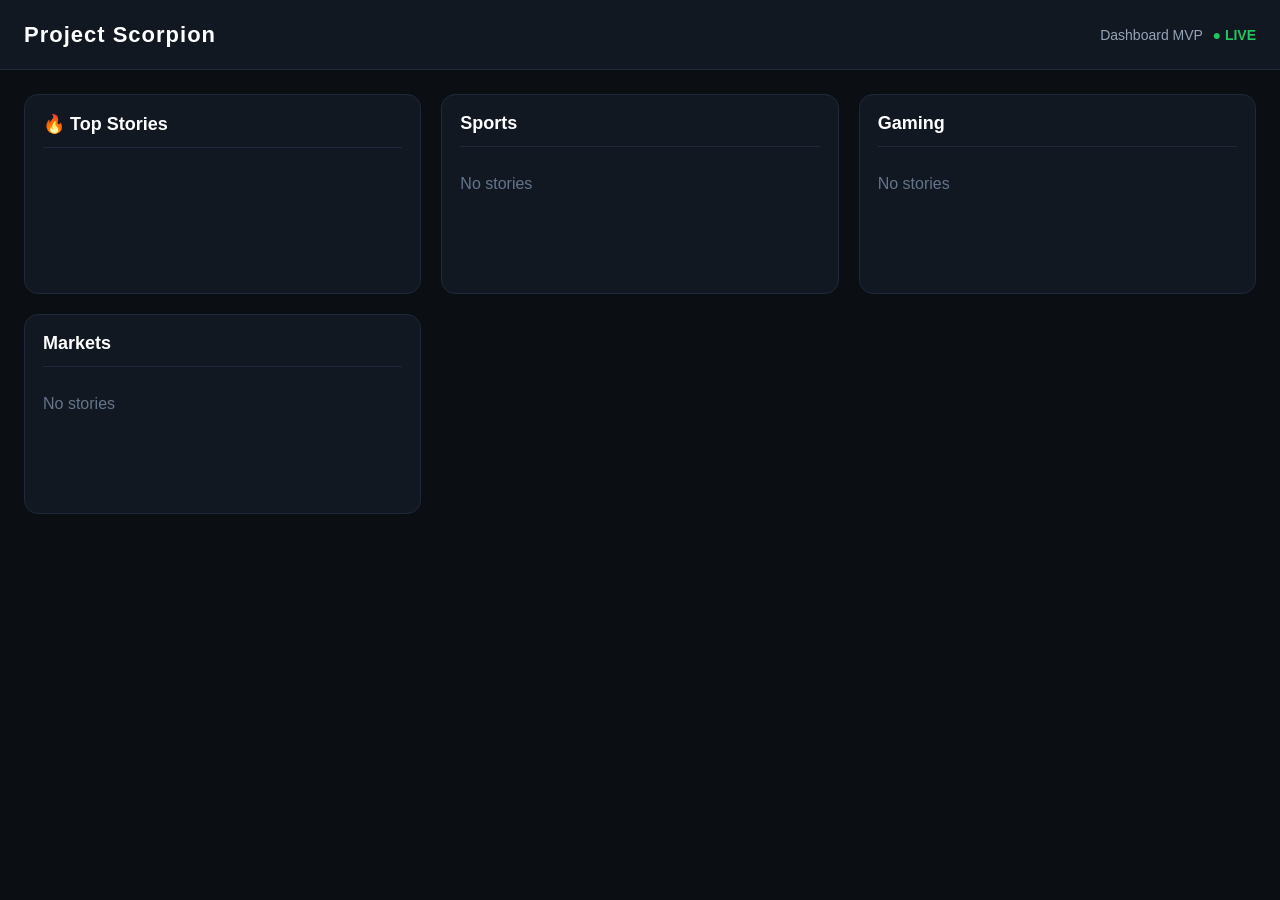
==== index.html @ c2e9c5e9 "Bug Cleanup" ====
<!DOCTYPE html>
<html lang="en">
<head>
  <meta charset="UTF-8" />
  <meta name="viewport" content="width=device-width, initial-scale=1.0"/>
  <title>Project Scorpion</title>

 <style>
  * {
    box-sizing: border-box;
  }

  body {
    margin: 0;
    font-family: Arial, sans-serif;
    background: #0b0f14;
    color: white;
  }

  header {
    height: 70px;
    background: #121821;
    border-bottom: 1px solid #1f2937;

    display: flex;
    align-items: center;
    justify-content: space-between;

    padding: 0 24px;

    position: sticky;
    top: 0;
    z-index: 100;
    backdrop-filter: blur(10px);
  }

  .logo {
    font-size: 22px;
    font-weight: bold;
    letter-spacing: 1px;
  }

  .menu {
    color: #94a3b8;
    font-size: 14px;
  }

  .grid {
    padding: 24px;

    display: grid;
    grid-template-columns: repeat(auto-fit, minmax(320px, 1fr));
    gap: 20px;
  }

  /* =========================
     CARD
  ========================= */
  .card {
    background: #121821;
    border: 1px solid #1e293b;
    border-radius: 14px;
    padding: 18px;
    min-height: 200px;
    height: fit-content;

    transition: transform 0.15s ease,
                border-color 0.15s ease,
                opacity 0.3s ease;
  }

  .card:hover {
    transform: translateY(-2px);
    border-color: #334155;
  }

  .card h3 {
    margin-top: 0;
    margin-bottom: 18px;
    font-size: 18px;
    border-bottom: 1px solid #1e293b;
    padding-bottom: 12px;
  }

  /* =========================
     ITEMS
  ========================= */
  .item {
    padding: 12px 0;
    border-bottom: 1px solid #1e293b;
    line-height: 1.4;
    cursor: pointer;

    opacity: 0;
    transform: translateY(8px);

    transition: transform 0.25s ease, opacity 0.25s ease;
    will-change: transform, opacity;
    transform-origin: top;
  }

  .item.show {
  opacity: 1;
  transform: translateY(0);
}

  .item:last-child {
    border-bottom: none;
  }

  .rank {
    color: #64748b;
    font-size: 13px;
    margin-right: 8px;
  }

  .hot {
    color: #f97316;
    font-size: 11px;
    font-weight: bold;
    margin-left: 8px;
  }

  .timestamp {
    margin-top: 6px;
    color: #64748b;
    font-size: 11px;
  }

  .new {
  color: #ef4444;
  font-size: 11px;
  font-weight: 700;
  margin-left: 8px;
  letter-spacing: 0.5px;
}

  .item a {
    display: inline-block;
    color: inherit;
    text-decoration: none;
    transition: 0.15s ease;
  }

  .item a:hover {
    text-decoration: underline;
    color: #60a5fa;
  }

  .item.new-flash {
  box-shadow: 0 0 0 1px rgba(239, 68, 68, 0.35),
              0 0 18px rgba(239, 68, 68, 0.25);
  background: rgba(239, 68, 68, 0.06);
}

  /* =========================
     SKELETON LOADING
  ========================= */
  .skeleton {
    opacity: 0.7;
  }

.skeleton-line {
  height: 10px;
  background: linear-gradient(90deg, #1e293b, #334155, #1e293b);
  background-size: 200% 100%;
  animation: shimmer 1.2s infinite;
  margin-bottom: 8px;
  border-radius: 4px;
  position: relative;
  overflow: hidden;
}

.skeleton-line.short {
  width: 60%;
}

.skeleton-line.long {
  width: 80%;
}
/* subtle pulse animation */
.skeleton-line::after {
  content: "";
  position: absolute;
  top: 0;
  left: -100%;
  height: 100%;
  width: 100%;
  background: linear-gradient(
    90deg,
    transparent,
    rgba(255,255,255,0.06),
    transparent
  );
  animation: shimmer 1.2s infinite;
}

 @keyframes shimmer {
  0% { background-position: -200% 0; }
  100% { background-position: 200% 0; }
}


/* ---------------------------
   SKELETON LOADING STATE
---------------------------- */

.skeleton-item {
  height: 18px;
  margin: 10px 0;
  width: 100%;
  border-radius: 6px;
  background: #1e293b;
  position: relative;
  overflow: hidden;
}

/* shimmer effect */
.skeleton-item::after {
  content: "";
  position: absolute;
  top: 0;
  left: -150px;
  height: 100%;
  width: 150px;
  background: linear-gradient(
    90deg,
    transparent,
    rgba(255,255,255,0.08),
    transparent
  );
  animation: shimmer 1.2s infinite;
}

/* smooth fade for Top Stories swap */
.fade-out {
  opacity: 0;
  transition: opacity 0.2s ease;
}

.fade-in {
  opacity: 1;
  transition: opacity 0.25s ease;
}

.live-indicator {
  color: #22c55e;
  font-weight: 600;
  margin-left: 6px;
  position: relative;
  animation: livePulse 1.6s ease-in-out infinite;
}

@keyframes livePulse {
  0% {
    opacity: 0.4;
    text-shadow: 0 0 0 rgba(34, 197, 94, 0);
  }
  50% {
    opacity: 1;
    text-shadow: 0 0 8px rgba(34, 197, 94, 0.6);
  }
  100% {
    opacity: 0.4;
    text-shadow: 0 0 0 rgba(34, 197, 94, 0);
  }
}

</style>

</head>

<body>

  <header>
  <div class="logo">Project Scorpion</div>
  <div class="menu">
  Dashboard MVP <span class="live-indicator">● LIVE</span>
</div>
</header>

  <div class="grid" id="dashboard"></div>

<script>

let globalStories = [];

let storyMap = new Map();

let itemState = {};

const categories = [

  {
    id: "sports",
    title: "Sports",
    rssUrl: "https://feeds.bbci.co.uk/sport/rss.xml"
  },

  {
    id: "gaming",
    title: "Gaming",
    rssUrl: "https://feeds.arstechnica.com/arstechnica/index"
  },

  {
    id: "markets",
    title: "Markets",
    rssUrl: "https://feeds.finance.yahoo.com/rss/2.0/headline?s=%5EGSPC&region=US&lang=en-US"
  }

];


// 1. helpers

function createDashboard() {
  const dashboard = document.getElementById("dashboard");

  const globalCard = document.createElement("div");
  globalCard.className = "card";
  globalCard.id = "global";
  globalCard.innerHTML = "<h3>🔥 Top Stories</h3>";
  dashboard.appendChild(globalCard);

  categories.forEach(cat => {
    const card = document.createElement("div");
    card.className = "card";
    card.id = cat.id;
    card.innerHTML = `<h3>${cat.title}</h3>`;
    dashboard.appendChild(card);
  });
}

function createItem(text, index, link = null, score = 0, isHot = false, isNew = false) {

  const div = document.createElement("div");
  div.className = "item";

  // force reflow-friendly stagger timing
  setTimeout(() => {
    div.classList.add("show");
  }, index * 40); // stagger effect

  const timestamp = new Date().toLocaleTimeString();

  const content = link
    ? `<a href="${link}" target="_blank" style="color:inherit; text-decoration:none;">${text}</a>`
    : text;

    div.innerHTML = `
    <span class="rank">#${index + 1}</span>
    ${content}
    ${isHot ? '<span class="hot">HOT</span>' : ''}
    ${isNew ? '<span class="new">NEW</span>' : ''}
    <div class="timestamp">${timestamp}</div>
  `;

  return div;
}

function renderCategory(category, items) {

  const container = document.getElementById(category.id);
  if (!container) return;

  container.innerHTML = `<h3>${category.title}</h3>`;

  if (!items || items.length === 0) {
    container.innerHTML += `
      <div style="color:#64748b;padding:10px 0;">
        No stories
      </div>
    `;
    return;
  }

  items.forEach((item, index) => {

    const el = createItem(
      item.title,
      index,
      item.link,
      item.score,
      item.isHot
    );

    container.appendChild(el);

    setTimeout(() => {
      el.classList.add("show");
    }, index * 60);

  });
}

function renderAllCategories(allData) {

  const grouped = {};

  allData.forEach(item => {
    if (!grouped[item.category]) {
      grouped[item.category] = [];
    }
    grouped[item.category].push(item);
  });

  categories.forEach(cat => {
    renderCategory(cat, grouped[cat.id] || []);
  });
}

function renderGlobalFeed() {
  const container = document.getElementById("global");
  if (!container) return;

  // fade OUT old skeleton or old content (very subtle)
  container.style.opacity = 0.6;

  setTimeout(() => {
    container.innerHTML = "<h3>🔥 Top Stories</h3>";

    const top = globalStories
      .sort((a, b) => b.score - a.score)
      .slice(0, 10);

    top.forEach((item, index) => {

      const id = `global:${normalizeTitle(item.title)}`;
      const state = getItemState(id);

      const isNew = (Date.now() - state.firstSeen) < 10 * 60 * 1000;

      const el = createItem(
        `[${item.category}] ${item.title}`,
        index,
        item.link,
        item.score,
        index < 3,
        isNew
      );

      container.appendChild(el);

      setTimeout(() => el.classList.add("show"), index * 40);
    });

    // fade back in
    container.style.opacity = 1;

  }, 80);
}

function streamGlobalFeed() {
  const container = document.getElementById("global");
  if (!container) return;

  const top = globalStories
    .sort((a, b) => b.score - a.score)
    .slice(0, 10);

  top.forEach((item, index) => {

    const id = `global:${normalizeTitle(item.title)}`;
    const state = getItemState(id);

    // skip if already rendered
    if (state.renderedGlobal) return;
    state.renderedGlobal = true;

    // NEW logic per item
    const isNew = (Date.now() - state.firstSeen) < 10 * 60 * 1000;

    const el = createItem(
      `[${item.category}] ${item.title}`,
      index,
      item.link,
      item.score,
      index < 3,
      isNew
    );

    el.style.opacity = 0;
    el.style.transform = "translateY(10px)";

    container.insertBefore(el, container.children[1] || null);

    // glow flash (attention)
    requestAnimationFrame(() => {
    el.classList.add("new-flash");
    });

    // remove glow after 5s
    setTimeout(() => {
    el.classList.remove("new-flash");
    }, 5000);

    setTimeout(() => {
      el.classList.add("show");
    }, 20);
  });
}

function streamCategories() {

  categories.forEach(cat => {

    const container = document.getElementById(cat.id);
    if (!container) return;

    const items = globalStories
      .filter(i => i.category === cat.id)
      .sort((a, b) => b.score - a.score)
      .slice(0, 10);

    // Save positions BEFORE insert
    const oldPositions = new Map();

    Array.from(container.children).forEach(el => {
      if (!el.classList.contains("item")) return;
      oldPositions.set(el, el.getBoundingClientRect().top);
    });

    // Insert new stories
    items.forEach((item, index) => {

      const id = `${cat.id}:${normalizeTitle(item.title)}`;
      const state = getItemState(id);

      if (state.renderedCategories[cat.id]) return;

      state.renderedCategories[cat.id] = true;

      const isNew =
        (Date.now() - state.firstSeen) < 10 * 60 * 1000;

      const el = createItem(
        item.title,
        index,
        item.link,
        item.score,
        item.isHot,
        isNew
      );

      el.style.opacity = 0;

      const header = container.querySelector("h3");

      container.insertBefore(
        el,
        header ? header.nextSibling : container.firstChild
      );

      requestAnimationFrame(() => {
        el.classList.add("new-flash");
      });

      setTimeout(() => {
        el.classList.remove("new-flash");
      }, 5000);

      setTimeout(() => {
        el.classList.add("show");
      }, 20);
    });

    // Animate old items moving down
    requestAnimationFrame(() => {

      Array.from(container.children).forEach(el => {

        if (!el.classList.contains("item")) return;

        const oldTop = oldPositions.get(el);

        if (oldTop == null) return;

        const newTop = el.getBoundingClientRect().top;

        const delta = oldTop - newTop;

        if (!delta) return;

        el.style.transform = `translateY(${delta}px)`;

        requestAnimationFrame(() => {
          el.style.transition =
            "transform 400ms cubic-bezier(0.2,0.8,0.2,1)";
          el.style.transform = "";
        });

      });

    });

  });

}

function renderSkeleton(categoryId) {
  const container = document.getElementById(categoryId);
  if (!container) return;

  container.innerHTML = `<h3>Loading...</h3>`;

  for (let i = 0; i < 6; i++) {
    const skeleton = document.createElement("div");
    skeleton.className = "item skeleton";

    skeleton.innerHTML = `
      <span class="rank">#</span>
      <div class="skeleton-line"></div>
      <div class="skeleton-line short"></div>
    `;

    container.appendChild(skeleton);
  }
}

function renderTopStoriesSkeleton() {
  let container = document.getElementById("global");

  if (!container) {
    const dashboard = document.getElementById("dashboard");
    container = document.createElement("div");
    container.className = "card";
    container.id = "global";
    container.innerHTML = "<h3>🔥 Top Stories</h3>";
    dashboard.prepend(container);
  }

  container.innerHTML = "<h3>🔥 Top Stories</h3>";

  for (let i = 0; i < 8; i++) {
    const skeleton = document.createElement("div");
    skeleton.className = "skeleton-item";
    container.appendChild(skeleton);
  }
}

// 2. scoring + utils

function scoreHeadline(title) {

  const lower = title.toLowerCase();

  // 1. keyword signal
  const keywords = [
    "breaking", "win", "beats", "shock",
    "massive", "update", "deal", "record"
  ];

  let score = 0;

  for (const word of keywords) {
    if (lower.includes(word)) score += 2;
  }

  // 2. urgency signal (caps / intensity)
  if (title === title.toUpperCase() && title.length > 10) {
    score += 2;
  }

  // 3. length signal (very short = often noise, medium = best)
  if (title.length > 40 && title.length < 120) {
    score += 2;
  }

  // 4. entity signal (simple heuristic)
  if (/[A-Z][a-z]+/.test(title)) {
    score += 1;
  }

  // 5. novelty bonus (random small jitter so feeds don’t feel static)
  score += Math.random() * 0.5;

  return score;
}

function normalizeTitle(title) {
  return title
    .toLowerCase()
    .replace(/[^a-z0-9\s]/g, "")
    .replace(/\s+/g, " ")
    .trim();
}

function getItemState(id) {
  if (!itemState[id]) {
    itemState[id] = {
      renderedGlobal: false,
      renderedCategories: {},
      firstSeen: Date.now()
    };
  }
  return itemState[id];
}

// 3. data layer

async function loadRSSFeed(category) {

  const url = `/api/rss?url=${encodeURIComponent(category.rssUrl)}`;

  try {

    const res = await fetch(url);

    if (!res.ok) {
      throw new Error("RSS proxy failed: " + res.status);
    }

    const data = await res.json();
    const xmlText = data.xml;

    // -------------------------
    // SINGLE ROBUST GUARD
    // -------------------------
   if (!xmlText || typeof xmlText !== "string") {
  console.warn("Bad RSS payload:", xmlText);
  return [];
}

if (!xmlText.includes("<item")) {
  console.warn("No RSS items found for:", category.id);
  return [];
}

const parser = new DOMParser();
const xml = parser.parseFromString(xmlText, "text/xml");

const items = Array.from(xml.getElementsByTagName("item"));

console.log("ITEM COUNT:", items.length);

  let cleaned = items
  .map(item => {
    const title = item.querySelector("title")?.textContent || "";
    const link = item.querySelector("link")?.textContent || "";

    return {
      title,
      link,
      score: scoreHeadline(title),
      category: category.id
    };
  })
  .filter(i => i.title && i.link);

    cleaned.sort((a, b) => b.score - a.score);
    cleaned = cleaned.slice(0, 10);

    const hotCutoff = Math.max(1, Math.floor(cleaned.length * 0.3));

    cleaned = cleaned.map((item, index) => ({
      ...item,
      isHot: index < hotCutoff
    }));

    // -------------------------
    // DEDUP STEP (GLOBAL MERGE)
    // -------------------------
    cleaned.forEach(item => {

      const key = normalizeTitle(item.title);

      if (!storyMap.has(key)) {
        storyMap.set(key, item);
      } else {
        const existing = storyMap.get(key);

        if (item.score > existing.score) {
          storyMap.set(key, {
            ...existing,
            ...item,
            score: item.score
          });
        }
      }
    });

    return cleaned;

  } catch (err) {

    console.error(`${category.id} error:`, err);
    return [];
  }
}

// 4. boot

document.addEventListener("DOMContentLoaded", async () => {

  storyMap = new Map();
  globalStories = [];

  createDashboard();

  renderTopStoriesSkeleton?.();
  categories.forEach(cat => renderSkeleton(cat.id));

  await Promise.all(categories.map(loadRSSFeed));

  globalStories = Array.from(storyMap.values());

  renderAllCategories(globalStories);
  renderGlobalFeed();

  setInterval(() => {
    streamGlobalFeed();
    streamCategories();
  }, 60000);
});

</script>

</body>
</html>
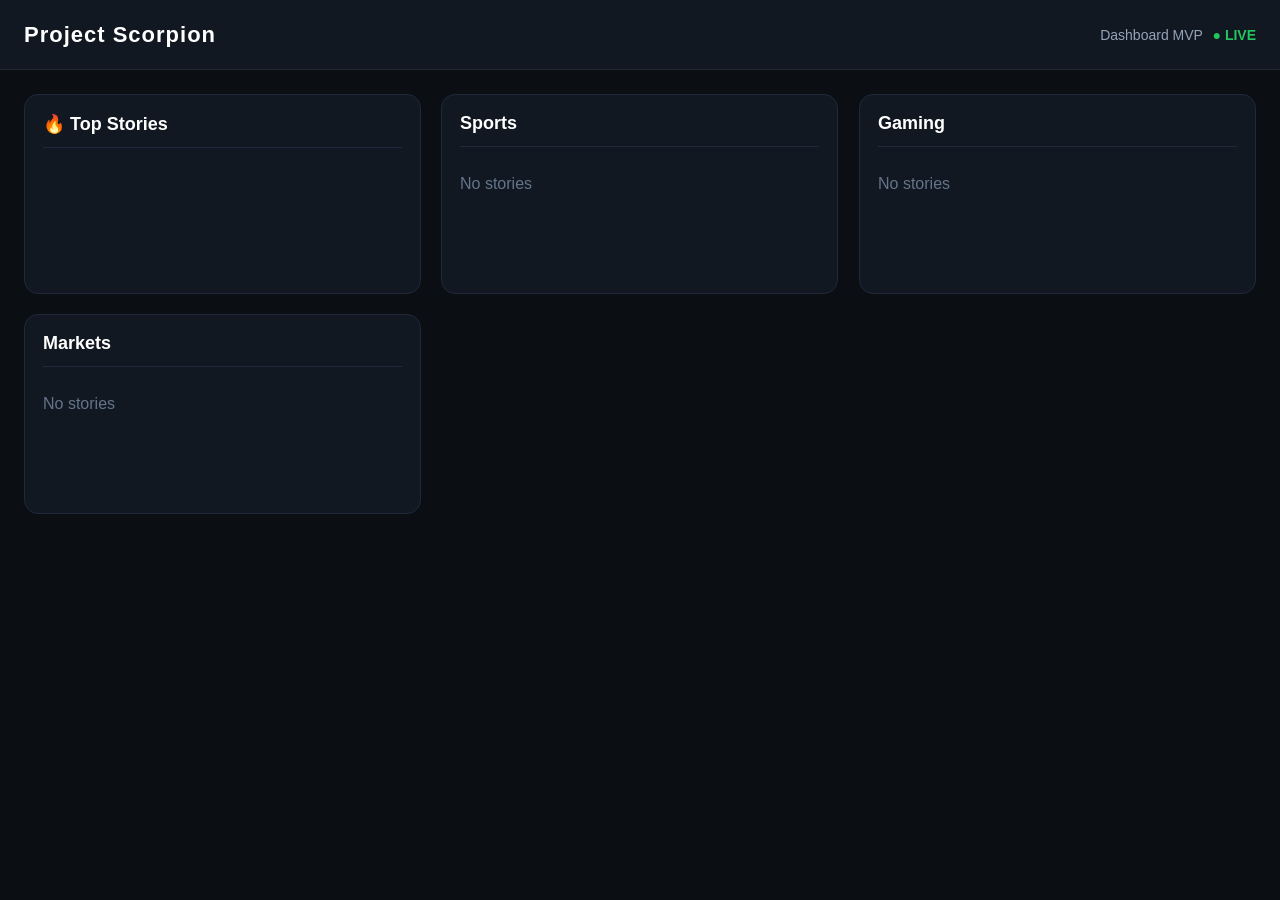
==== commit 34c3a1e1: "Bug Cleanup" ====
--- a/index.html
+++ b/index.html
@@ -62,11 +62,13 @@
     border-radius: 14px;
     padding: 18px;
     min-height: 200px;
-    height: fit-content;
-
+    display: flex;
+    flex-direction: column;
+    overflow: hidden;
     transition: transform 0.15s ease,
                 border-color 0.15s ease,
                 opacity 0.3s ease;
+    contain: layout paint;
   }
 
   .card:hover {
@@ -86,18 +88,17 @@
      ITEMS
   ========================= */
   .item {
-    padding: 12px 0;
-    border-bottom: 1px solid #1e293b;
-    line-height: 1.4;
-    cursor: pointer;
-
-    opacity: 0;
-    transform: translateY(8px);
-
-    transition: transform 0.25s ease, opacity 0.25s ease;
-    will-change: transform, opacity;
-    transform-origin: top;
-  }
+  padding: 12px 0;
+  border-bottom: 1px solid #1e293b;
+  line-height: 1.4;
+  cursor: pointer;
+
+  opacity: 0;
+  transform: translateY(6px);
+
+  transition: opacity 0.25s ease, transform 0.25s ease;
+  will-change: opacity, transform;
+}
 
   .item.show {
   opacity: 1;
@@ -320,14 +321,24 @@
   const globalCard = document.createElement("div");
   globalCard.className = "card";
   globalCard.id = "global";
-  globalCard.innerHTML = "<h3>🔥 Top Stories</h3>";
+
+  globalCard.innerHTML = `
+    <h3>🔥 Top Stories</h3>
+    <div class="feed"></div>
+  `;
+
   dashboard.appendChild(globalCard);
 
   categories.forEach(cat => {
     const card = document.createElement("div");
     card.className = "card";
     card.id = cat.id;
-    card.innerHTML = `<h3>${cat.title}</h3>`;
+
+    card.innerHTML = `
+      <h3>${cat.title}</h3>
+      <div class="feed"></div>
+    `;
+
     dashboard.appendChild(card);
   });
 }
@@ -459,17 +470,18 @@
     .sort((a, b) => b.score - a.score)
     .slice(0, 10);
 
+  const header = container.querySelector("h3");
+
   top.forEach((item, index) => {
 
     const id = `global:${normalizeTitle(item.title)}`;
     const state = getItemState(id);
 
-    // skip if already rendered
     if (state.renderedGlobal) return;
     state.renderedGlobal = true;
 
-    // NEW logic per item
-    const isNew = (Date.now() - state.firstSeen) < 10 * 60 * 1000;
+    const isNew =
+      (Date.now() - state.firstSeen) < 10 * 60 * 1000;
 
     const el = createItem(
       `[${item.category}] ${item.title}`,
@@ -480,24 +492,21 @@
       isNew
     );
 
-    el.style.opacity = 0;
-    el.style.transform = "translateY(10px)";
-
-    container.insertBefore(el, container.children[1] || null);
-
-    // glow flash (attention)
+    el.style.opacity = "0";
+    el.style.transform = "translateY(-6px)";
+
+    const feed = container.querySelector(".feed");
+feed.prepend(el);
+
     requestAnimationFrame(() => {
-    el.classList.add("new-flash");
+      el.classList.add("show");
+      el.classList.add("new-flash");
     });
 
-    // remove glow after 5s
     setTimeout(() => {
-    el.classList.remove("new-flash");
-    }, 5000);
-
-    setTimeout(() => {
-      el.classList.add("show");
-    }, 20);
+      el.classList.remove("new-flash");
+    }, 4000);
+
   });
 }
 
@@ -506,29 +515,22 @@
   categories.forEach(cat => {
 
     const container = document.getElementById(cat.id);
+    const feed = container.querySelector(".feed");
     if (!container) return;
+
+    const header = container.querySelector("h3");
 
     const items = globalStories
       .filter(i => i.category === cat.id)
       .sort((a, b) => b.score - a.score)
       .slice(0, 10);
 
-    // Save positions BEFORE insert
-    const oldPositions = new Map();
-
-    Array.from(container.children).forEach(el => {
-      if (!el.classList.contains("item")) return;
-      oldPositions.set(el, el.getBoundingClientRect().top);
-    });
-
-    // Insert new stories
     items.forEach((item, index) => {
 
       const id = `${cat.id}:${normalizeTitle(item.title)}`;
       const state = getItemState(id);
 
       if (state.renderedCategories[cat.id]) return;
-
       state.renderedCategories[cat.id] = true;
 
       const isNew =
@@ -543,59 +545,21 @@
         isNew
       );
 
-      el.style.opacity = 0;
-
-      const header = container.querySelector("h3");
-
-      container.insertBefore(
-        el,
-        header ? header.nextSibling : container.firstChild
-      );
-
+      // IMPORTANT: start hidden
+      el.style.opacity = "0";
+      el.style.transform = "translateY(-6px)";
+
+      const feed = container.querySelector(".feed");
+feed.prepend(el);
+
+      // animate in next frame
       requestAnimationFrame(() => {
-        el.classList.add("new-flash");
+        el.classList.add("show");
       });
 
-      setTimeout(() => {
-        el.classList.remove("new-flash");
-      }, 5000);
-
-      setTimeout(() => {
-        el.classList.add("show");
-      }, 20);
     });
 
-    // Animate old items moving down
-    requestAnimationFrame(() => {
-
-      Array.from(container.children).forEach(el => {
-
-        if (!el.classList.contains("item")) return;
-
-        const oldTop = oldPositions.get(el);
-
-        if (oldTop == null) return;
-
-        const newTop = el.getBoundingClientRect().top;
-
-        const delta = oldTop - newTop;
-
-        if (!delta) return;
-
-        el.style.transform = `translateY(${delta}px)`;
-
-        requestAnimationFrame(() => {
-          el.style.transition =
-            "transform 400ms cubic-bezier(0.2,0.8,0.2,1)";
-          el.style.transform = "";
-        });
-
-      });
-
-    });
-
   });
-
 }
 
 function renderSkeleton(categoryId) {
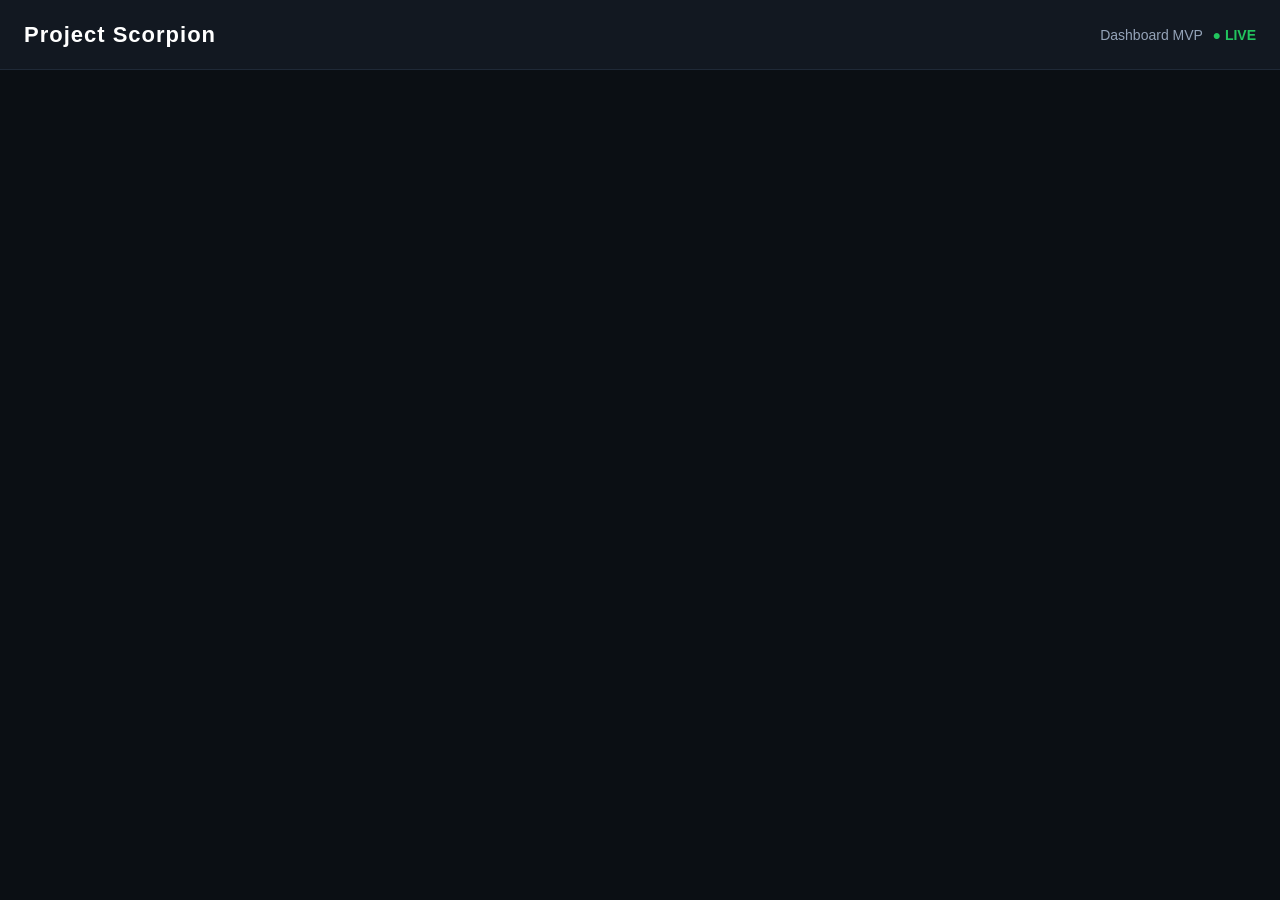
==== commit 10a83e0a: "RSS FEED UPGRADE" ====
--- a/index.html
+++ b/index.html
@@ -282,6 +282,8 @@
 
   <div class="grid" id="dashboard"></div>
 
+<script src="sources.js"></script>
+
 <script>
 
 let globalStories = [];
@@ -290,28 +292,7 @@
 
 let itemState = {};
 
-const categories = [
-
-  {
-    id: "sports",
-    title: "Sports",
-    rssUrl: "https://feeds.bbci.co.uk/sport/rss.xml"
-  },
-
-  {
-    id: "gaming",
-    title: "Gaming",
-    rssUrl: "https://feeds.arstechnica.com/arstechnica/index"
-  },
-
-  {
-    id: "markets",
-    title: "Markets",
-    rssUrl: "https://feeds.finance.yahoo.com/rss/2.0/headline?s=%5EGSPC&region=US&lang=en-US"
-  }
-
-];
-
+const categories = getCategoryList();
 
 // 1. helpers
 
@@ -665,92 +646,86 @@
 
 async function loadRSSFeed(category) {
 
-  const url = `/api/rss?url=${encodeURIComponent(category.rssUrl)}`;
-
-  try {
-
-    const res = await fetch(url);
-
-    if (!res.ok) {
-      throw new Error("RSS proxy failed: " + res.status);
+  const allItems = [];
+
+  for (const feedUrl of category.sources) {
+
+    const url = `/api/rss?url=${encodeURIComponent(feedUrl)}`;
+
+    try {
+      const res = await fetch(url);
+
+      if (!res.ok) continue;
+
+      const data = await res.json();
+      const xmlText = data.xml;
+
+      if (!xmlText || typeof xmlText !== "string") continue;
+      if (!xmlText.includes("<item")) continue;
+
+      const parser = new DOMParser();
+      const xml = parser.parseFromString(xmlText, "text/xml");
+
+      const items = Array.from(xml.getElementsByTagName("item"));
+
+      const cleaned = items
+        .map(item => {
+          const title = item.querySelector("title")?.textContent || "";
+          const link = item.querySelector("link")?.textContent || "";
+
+          return {
+            title,
+            link,
+            score: scoreHeadline(title),
+            category: category.id,
+            source: feedUrl   
+          };
+        })
+        .filter(i => i.title && i.link);
+
+      allItems.push(...cleaned);
+
+    } catch (err) {
+      console.error(`Feed failed:`, feedUrl, err);
     }
-
-    const data = await res.json();
-    const xmlText = data.xml;
-
-    // -------------------------
-    // SINGLE ROBUST GUARD
-    // -------------------------
-   if (!xmlText || typeof xmlText !== "string") {
-  console.warn("Bad RSS payload:", xmlText);
-  return [];
-}
-
-if (!xmlText.includes("<item")) {
-  console.warn("No RSS items found for:", category.id);
-  return [];
-}
-
-const parser = new DOMParser();
-const xml = parser.parseFromString(xmlText, "text/xml");
-
-const items = Array.from(xml.getElementsByTagName("item"));
-
-console.log("ITEM COUNT:", items.length);
-
-  let cleaned = items
-  .map(item => {
-    const title = item.querySelector("title")?.textContent || "";
-    const link = item.querySelector("link")?.textContent || "";
-
-    return {
-      title,
-      link,
-      score: scoreHeadline(title),
-      category: category.id
-    };
-  })
-  .filter(i => i.title && i.link);
-
-    cleaned.sort((a, b) => b.score - a.score);
-    cleaned = cleaned.slice(0, 10);
-
-    const hotCutoff = Math.max(1, Math.floor(cleaned.length * 0.3));
-
-    cleaned = cleaned.map((item, index) => ({
-      ...item,
-      isHot: index < hotCutoff
-    }));
-
-    // -------------------------
-    // DEDUP STEP (GLOBAL MERGE)
-    // -------------------------
-    cleaned.forEach(item => {
-
-      const key = normalizeTitle(item.title);
-
-      if (!storyMap.has(key)) {
-        storyMap.set(key, item);
-      } else {
-        const existing = storyMap.get(key);
-
-        if (item.score > existing.score) {
-          storyMap.set(key, {
-            ...existing,
-            ...item,
-            score: item.score
-          });
-        }
+  }
+
+  let cleaned = allItems;
+
+  cleaned.sort((a, b) => b.score - a.score);
+  cleaned = cleaned.slice(0, 15);
+
+  const hotCutoff = Math.max(1, Math.floor(cleaned.length * 0.3));
+
+  cleaned = cleaned.map((item, index) => ({
+    ...item,
+    isHot: index < hotCutoff
+  }));
+
+  // -------------------------
+  // DEDUPE 
+  // -------------------------
+
+  cleaned.forEach(item => {
+
+    const key = normalizeTitle(item.title);
+
+    if (!storyMap.has(key)) {
+      storyMap.set(key, item);
+    } else {
+      const existing = storyMap.get(key);
+
+      if (item.score > existing.score) {
+        storyMap.set(key, {
+          ...existing,
+          ...item,
+          score: item.score
+        });
       }
-    });
-
-    return cleaned;
-
-  } catch (err) {
-
-    console.error(`${category.id} error:`, err);
-    return [];
-  }
+    }
+  });
+
+  return cleaned;
 }
 
 // 4. boot
